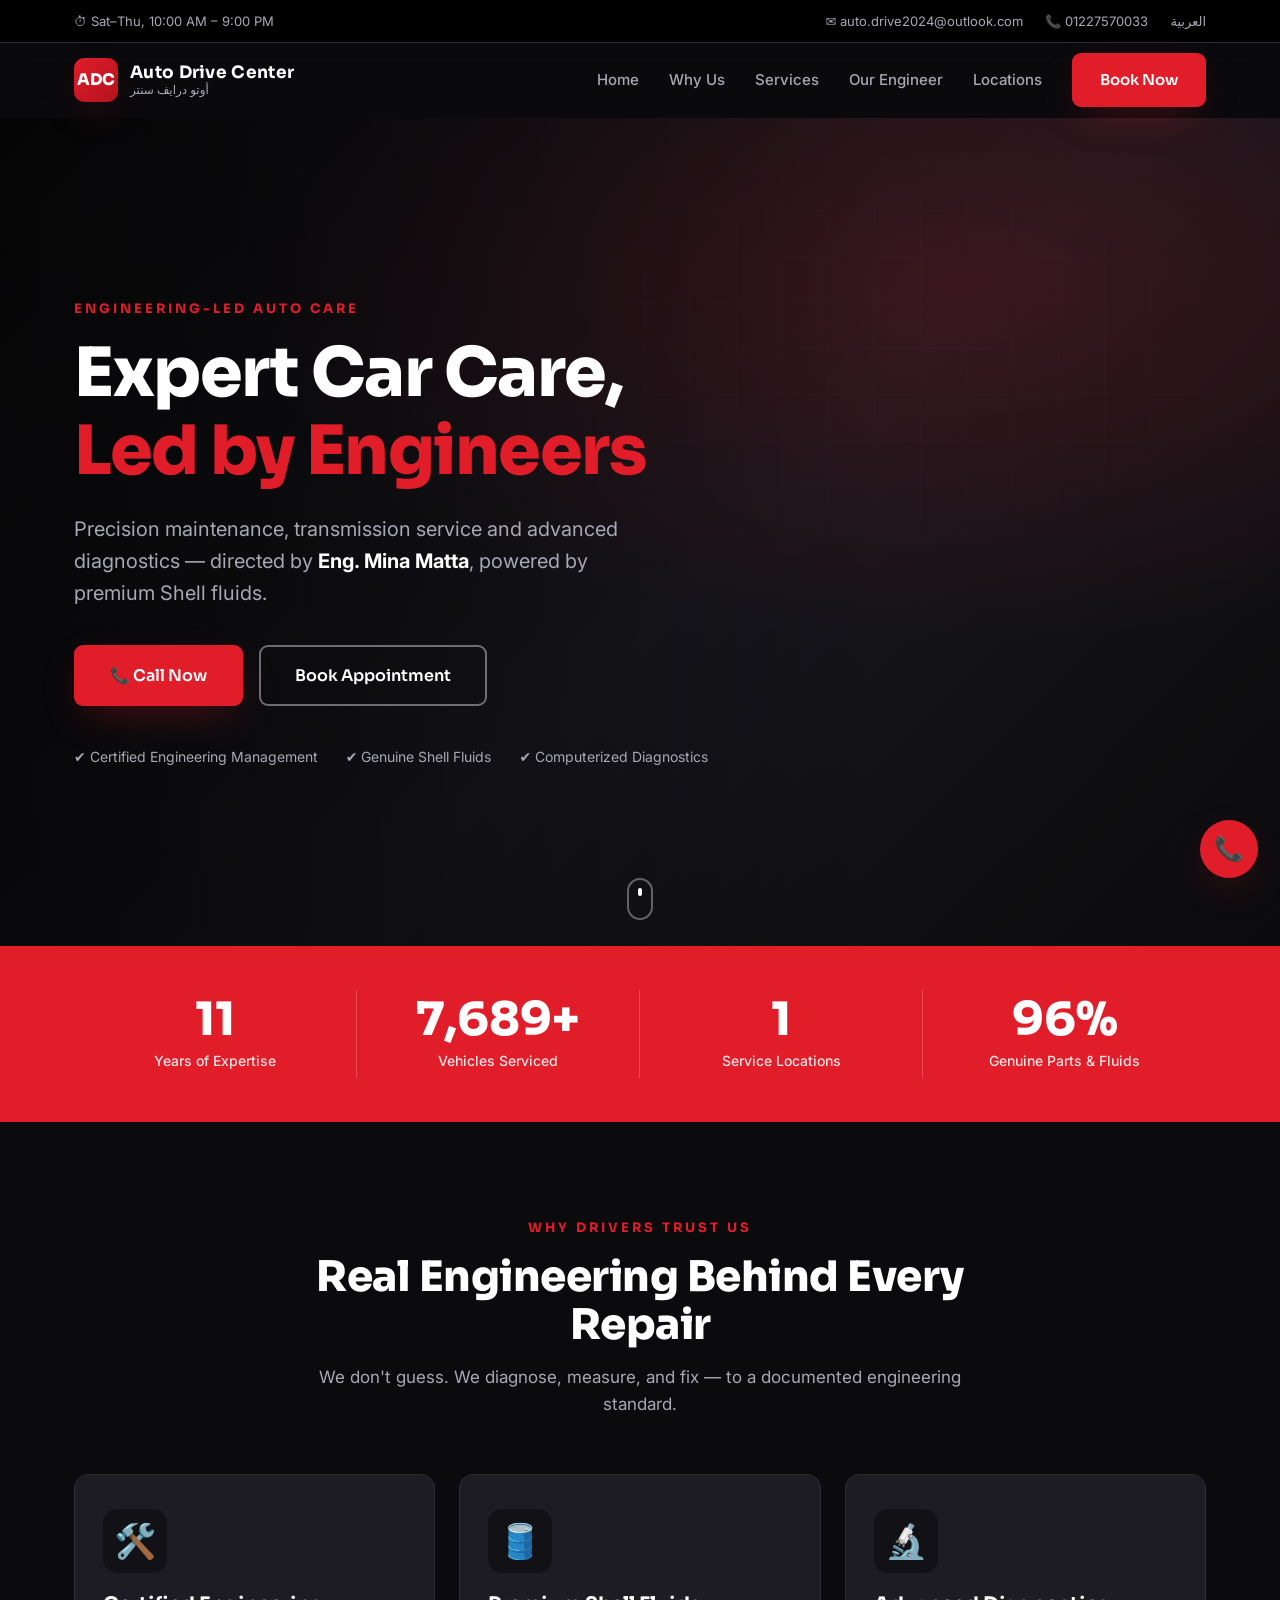
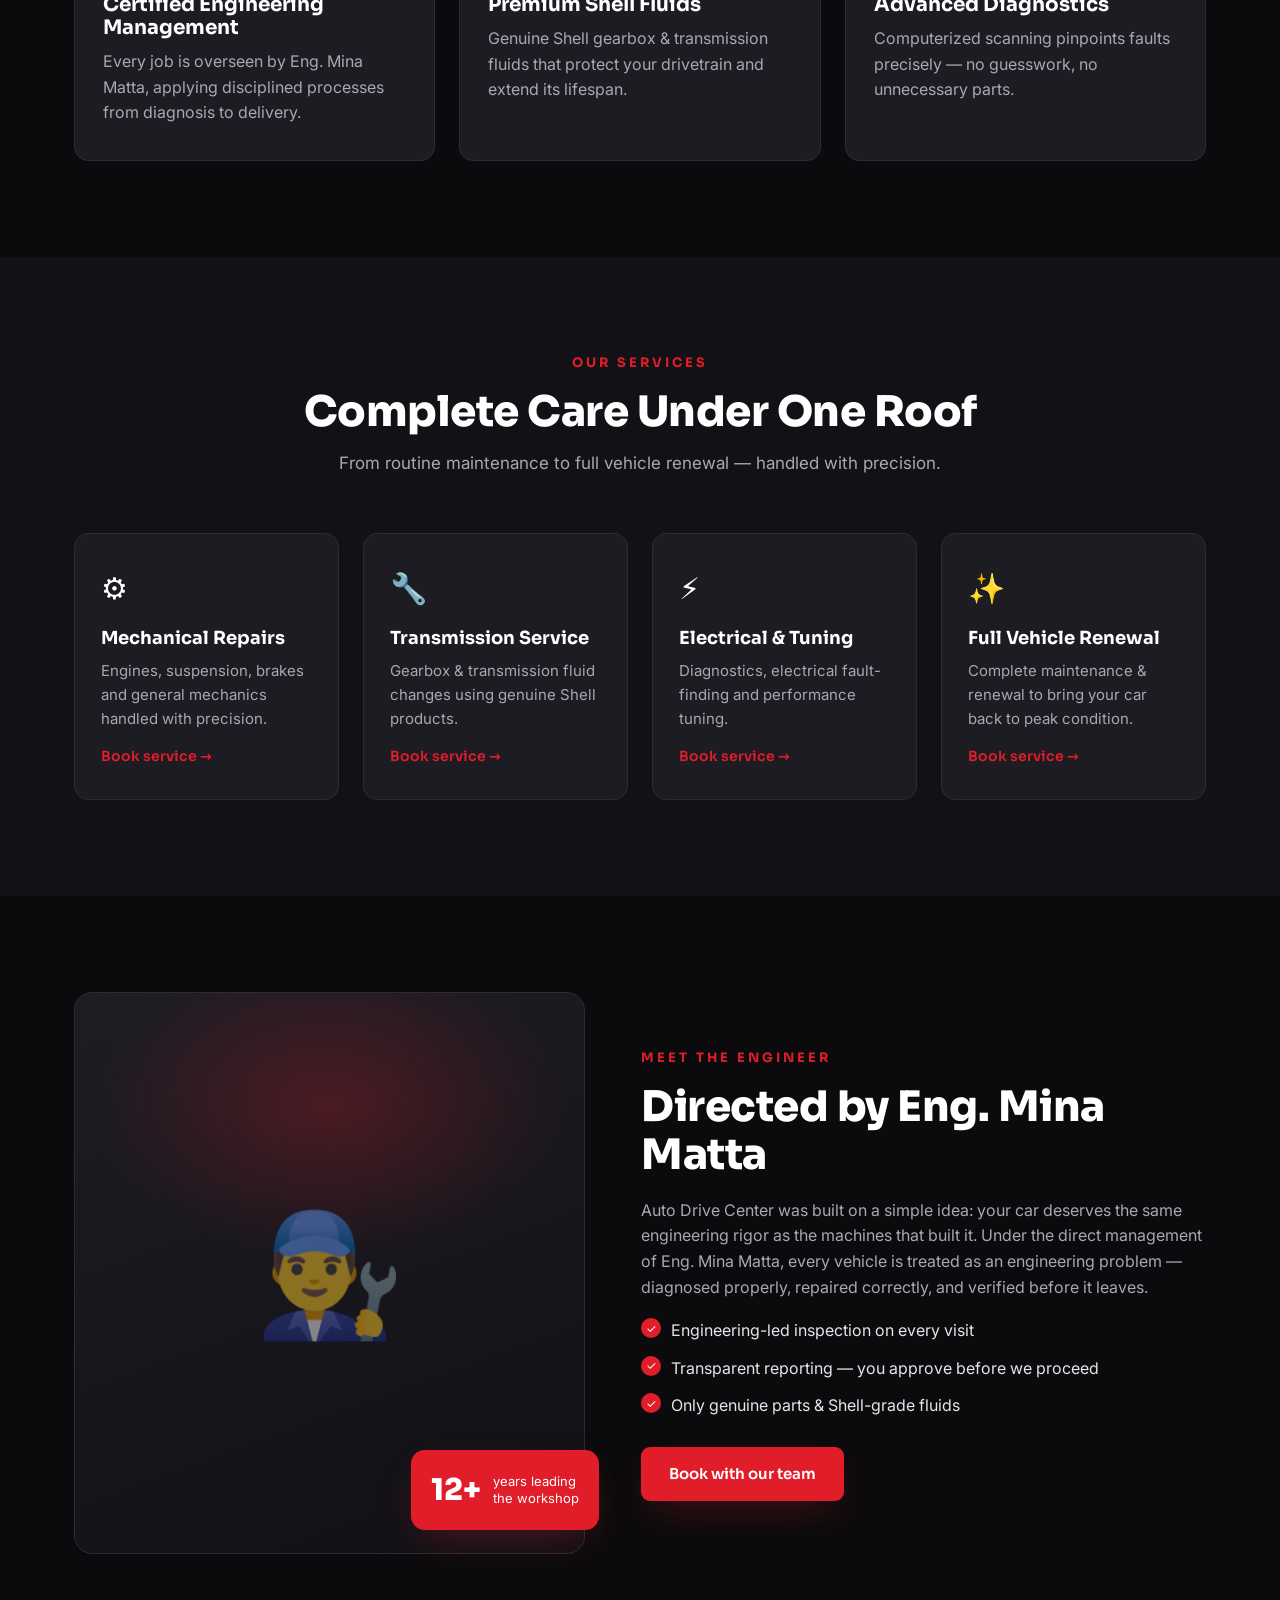
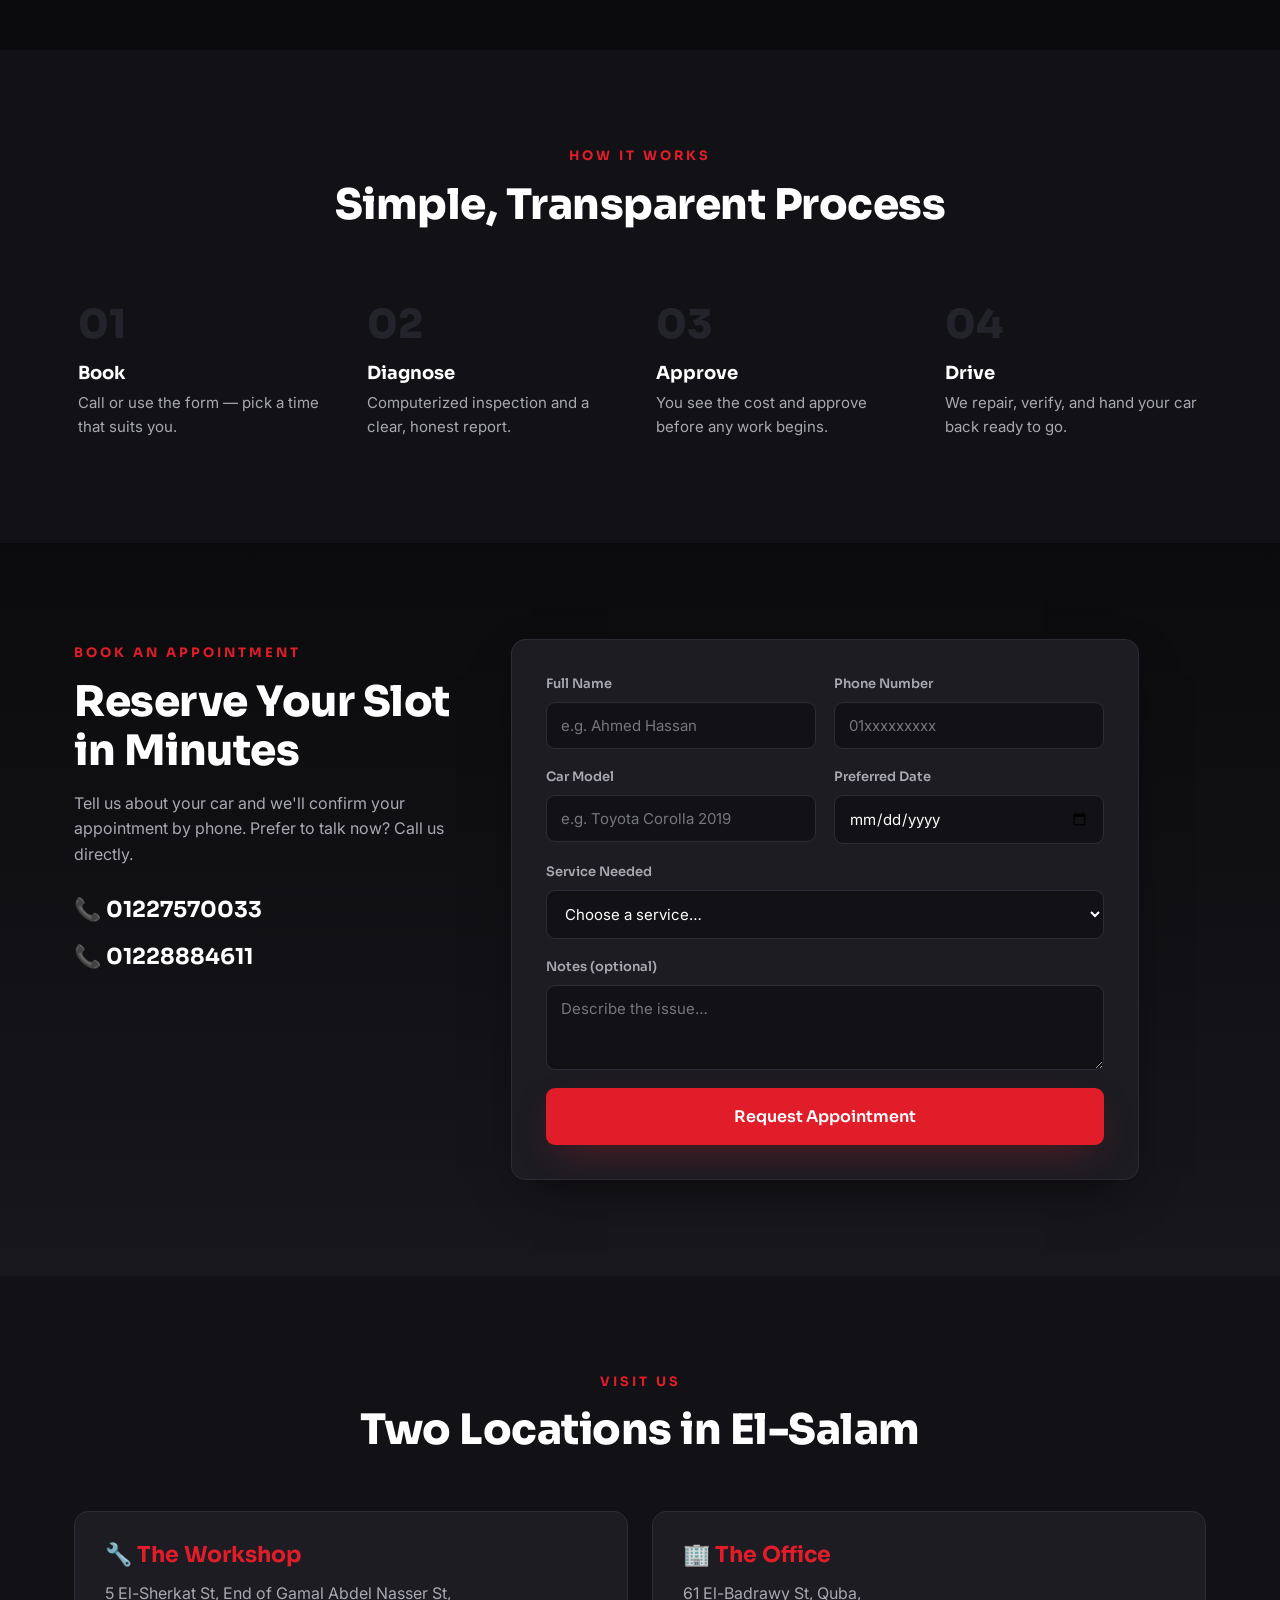
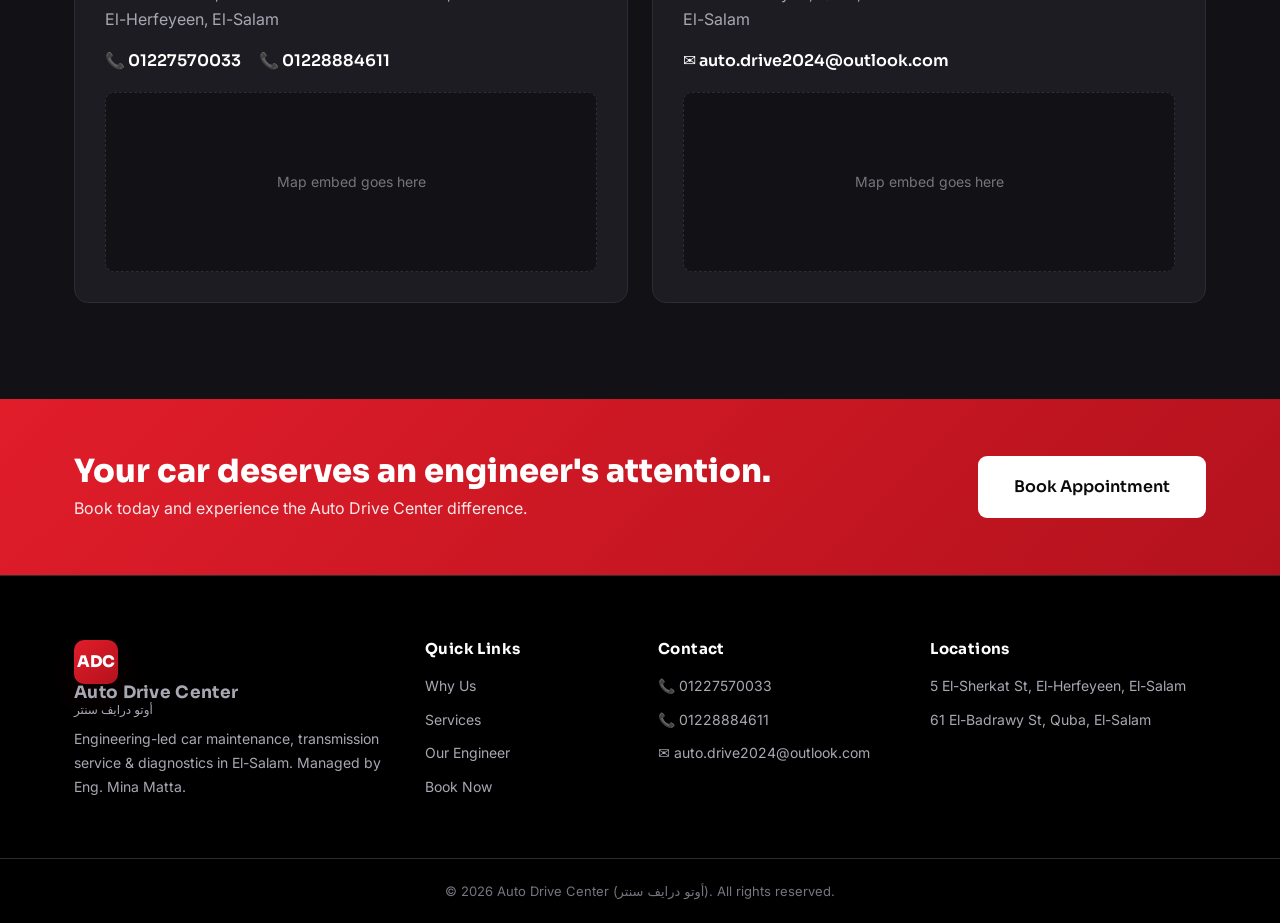
==== index.html @ 5ef1f339 "Initial commit: Auto Drive Center website - Bilingual (EN + Arabic/RTL) responsive homepage prototyp" ====
<!DOCTYPE html>
<html lang="en">
<head>
  <meta charset="UTF-8" />
  <meta name="viewport" content="width=device-width, initial-scale=1.0" />
  <title>Auto Drive Center</title>
  <meta http-equiv="refresh" content="0; url=./prototype/index.html" />
  <link rel="canonical" href="./prototype/index.html" />
  <script>window.location.replace("./prototype/index.html");</script>
</head>
<body>
  <p>Redirecting to <a href="./prototype/index.html">Auto Drive Center</a>…</p>
</body>
</html>
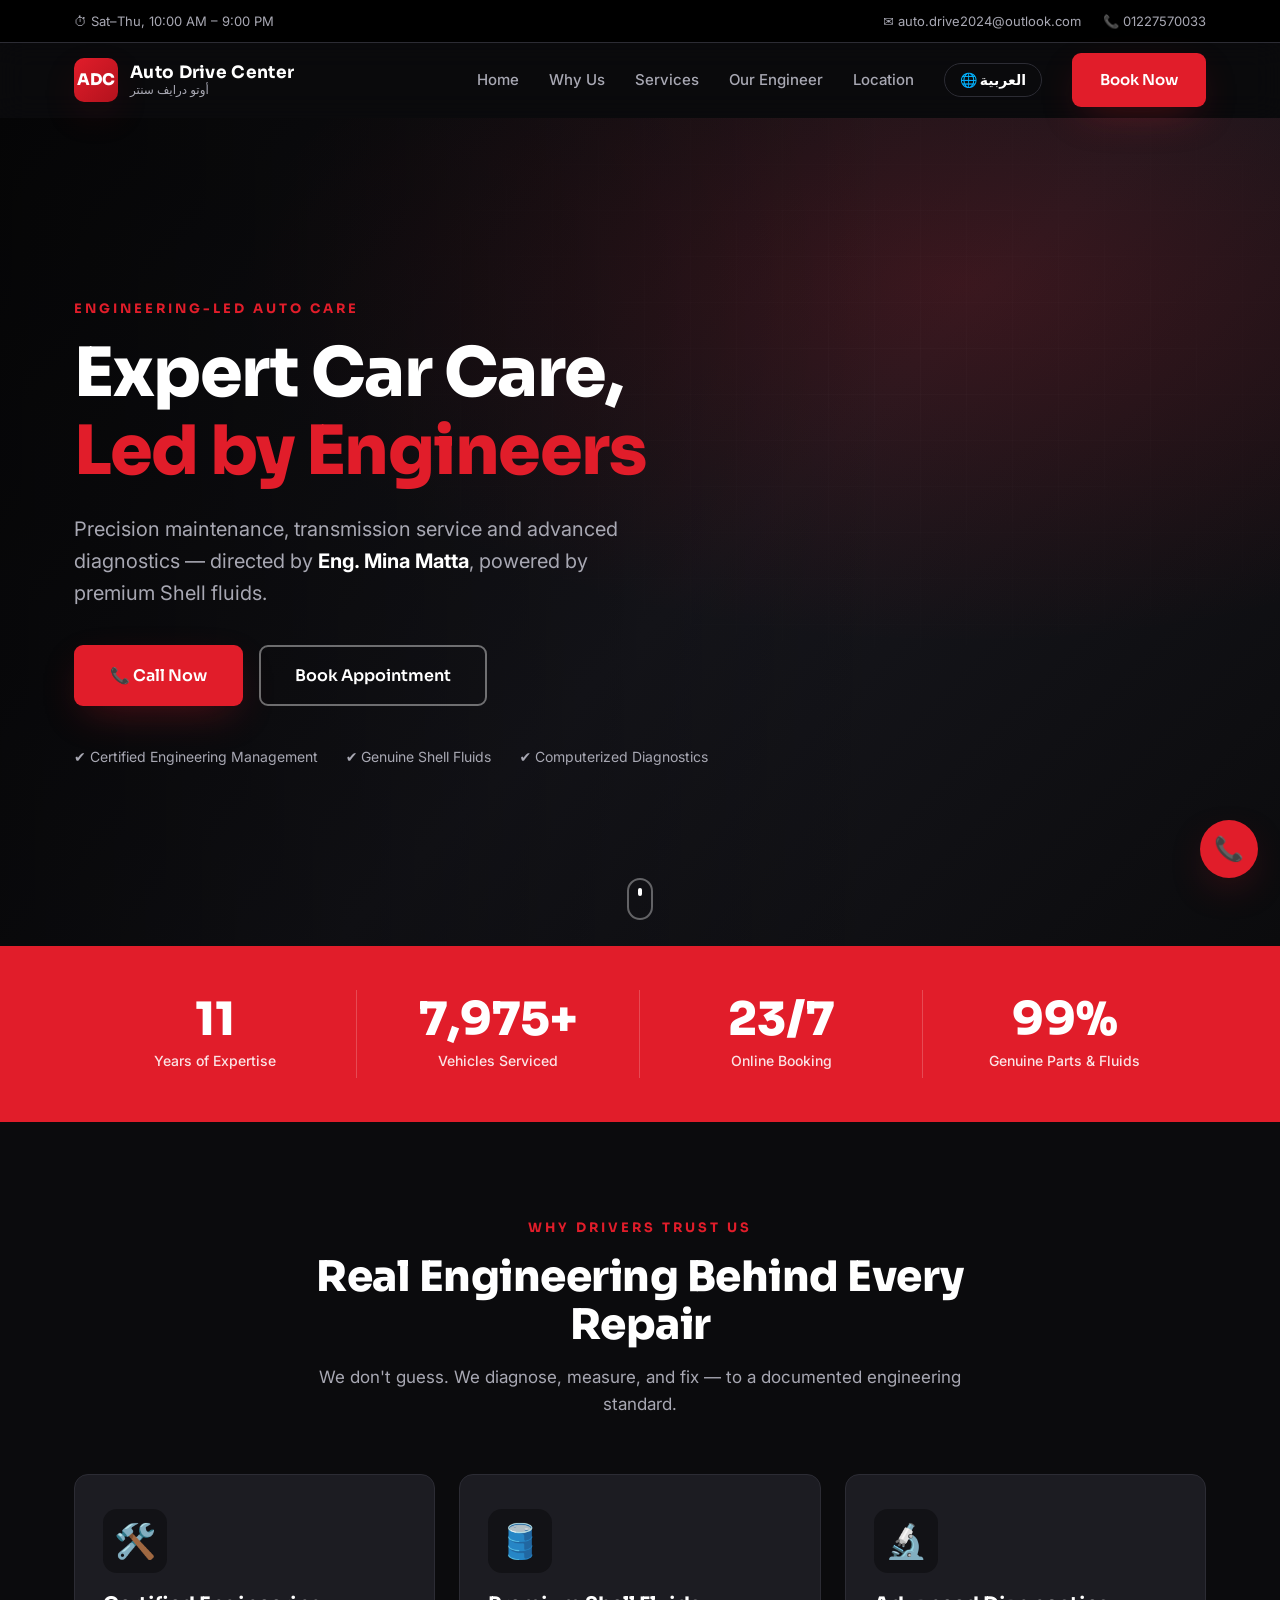
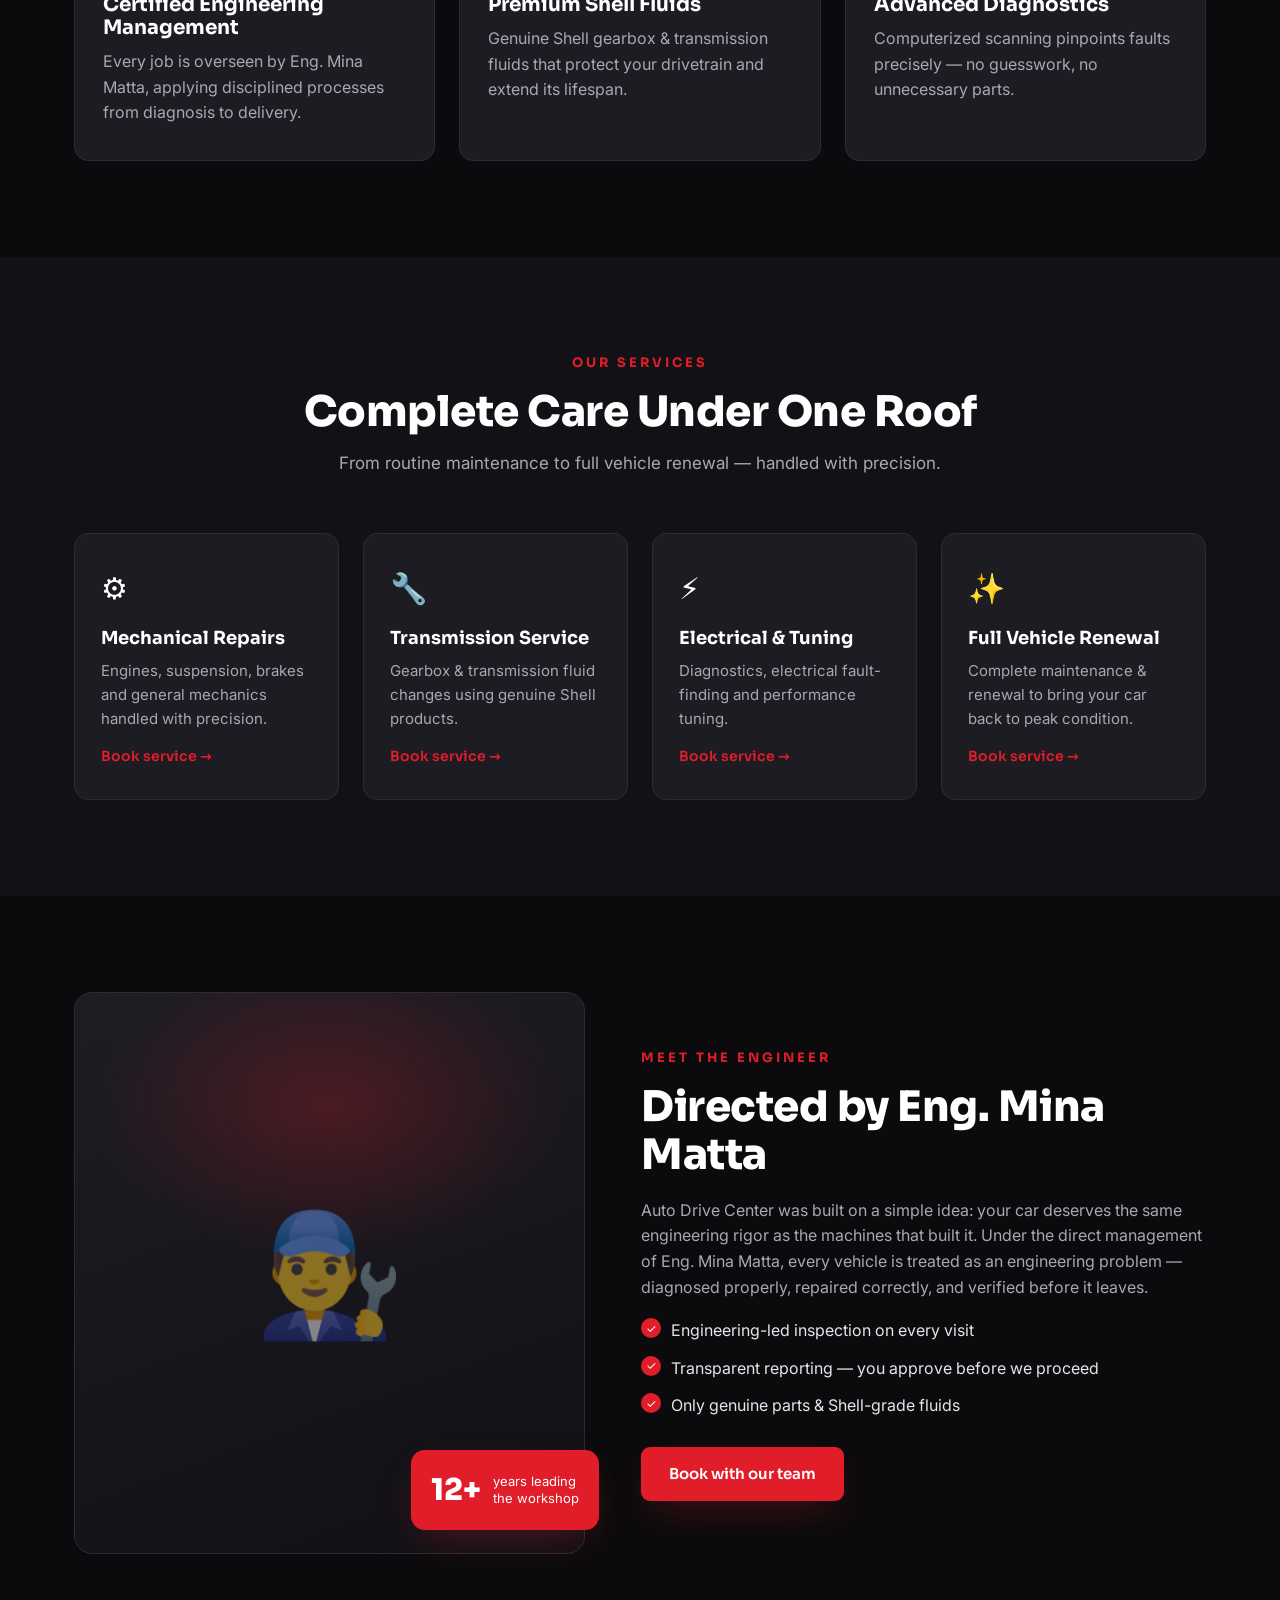
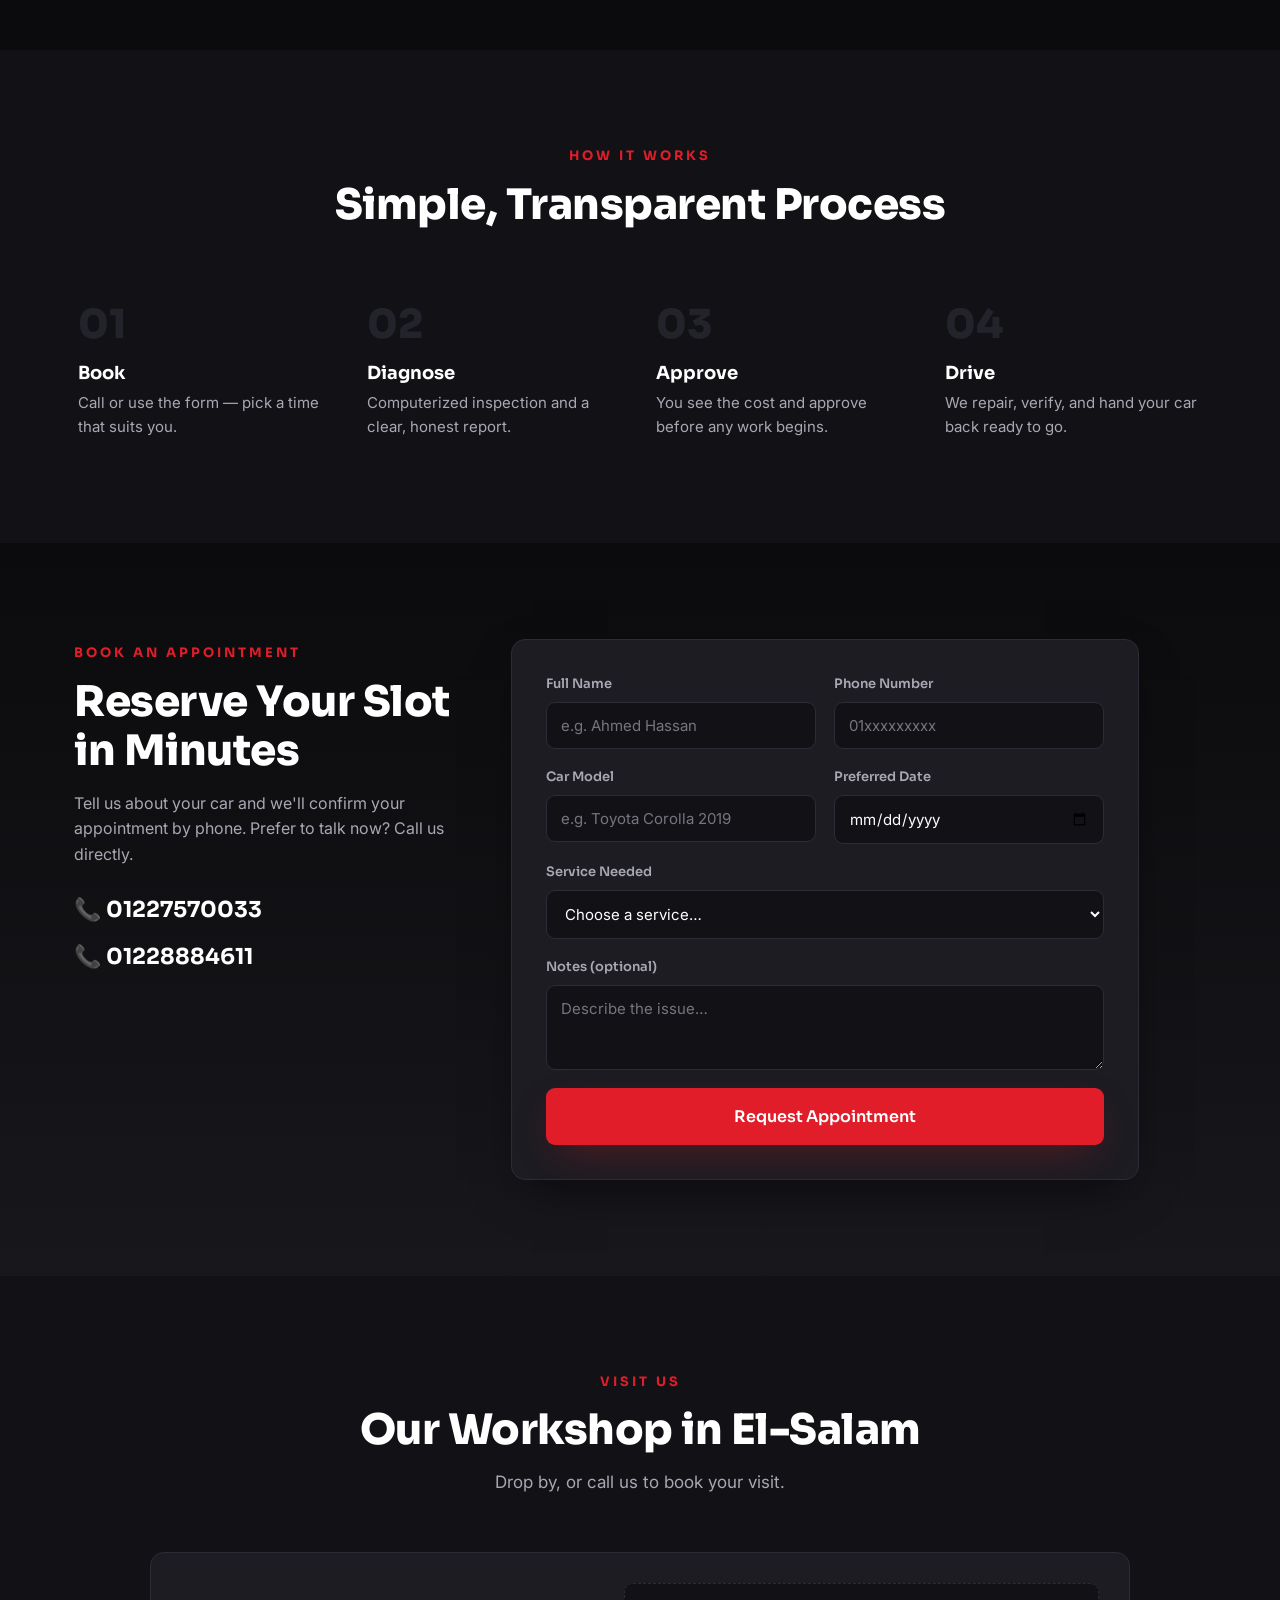
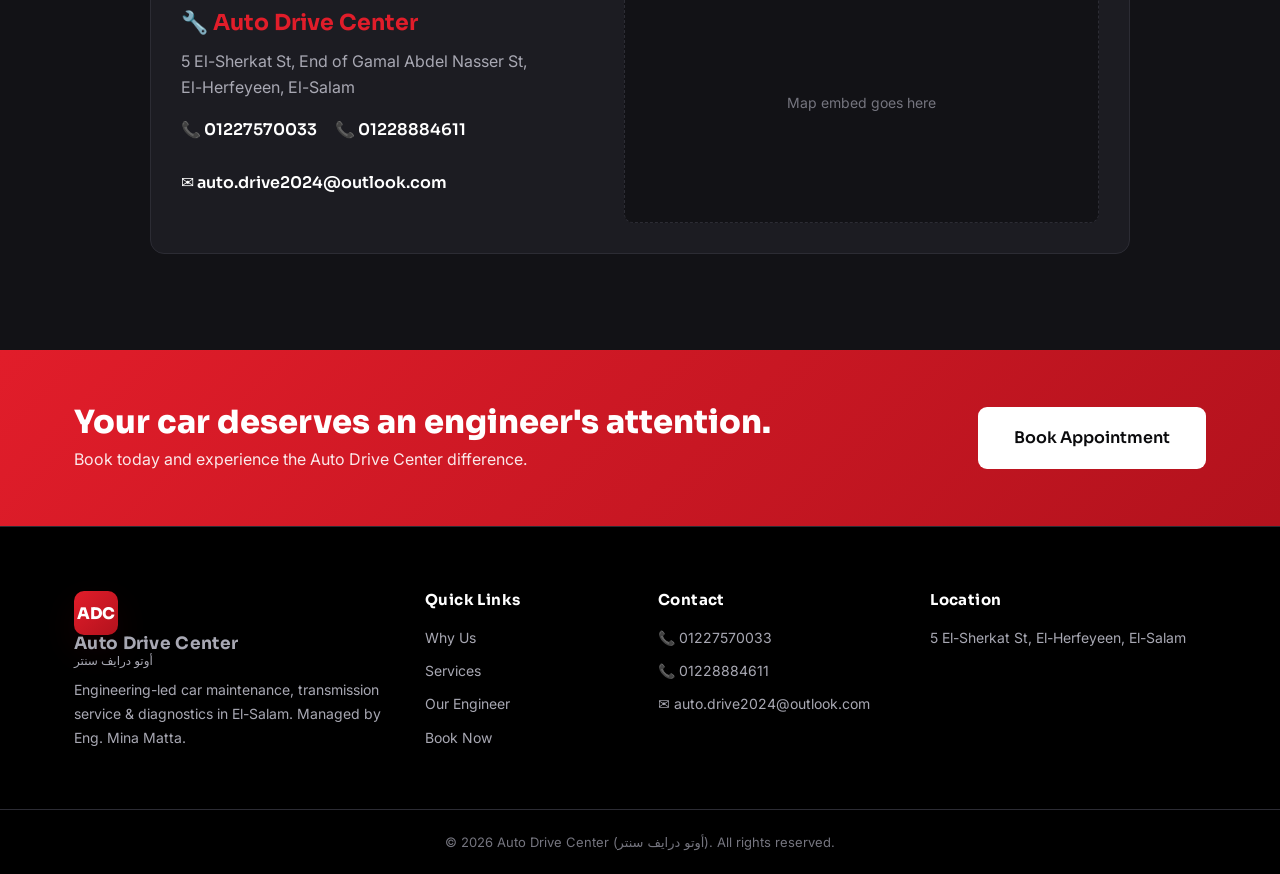
==== commit 842b94dc: "Add language toggle button, auto-detect language, single location - Header now has a 🌐 language togg" ====
--- a/index.html
+++ b/index.html
@@ -6,9 +6,14 @@
   <title>Auto Drive Center</title>
   <meta http-equiv="refresh" content="0; url=./prototype/index.html" />
   <link rel="canonical" href="./prototype/index.html" />
-  <script>window.location.replace("./prototype/index.html");</script>
+  <script>
+    // Open the site in the visitor's language automatically (Arabic browsers → Arabic page).
+    var lang = (navigator.language || navigator.userLanguage || "").toLowerCase();
+    var target = lang.indexOf("ar") === 0 ? "./prototype/index-ar.html" : "./prototype/index.html";
+    window.location.replace(target);
+  </script>
 </head>
 <body>
-  <p>Redirecting to <a href="./prototype/index.html">Auto Drive Center</a>…</p>
+  <p>Redirecting… <a href="./prototype/index.html">English</a> · <a href="./prototype/index-ar.html">العربية</a></p>
 </body>
 </html>
